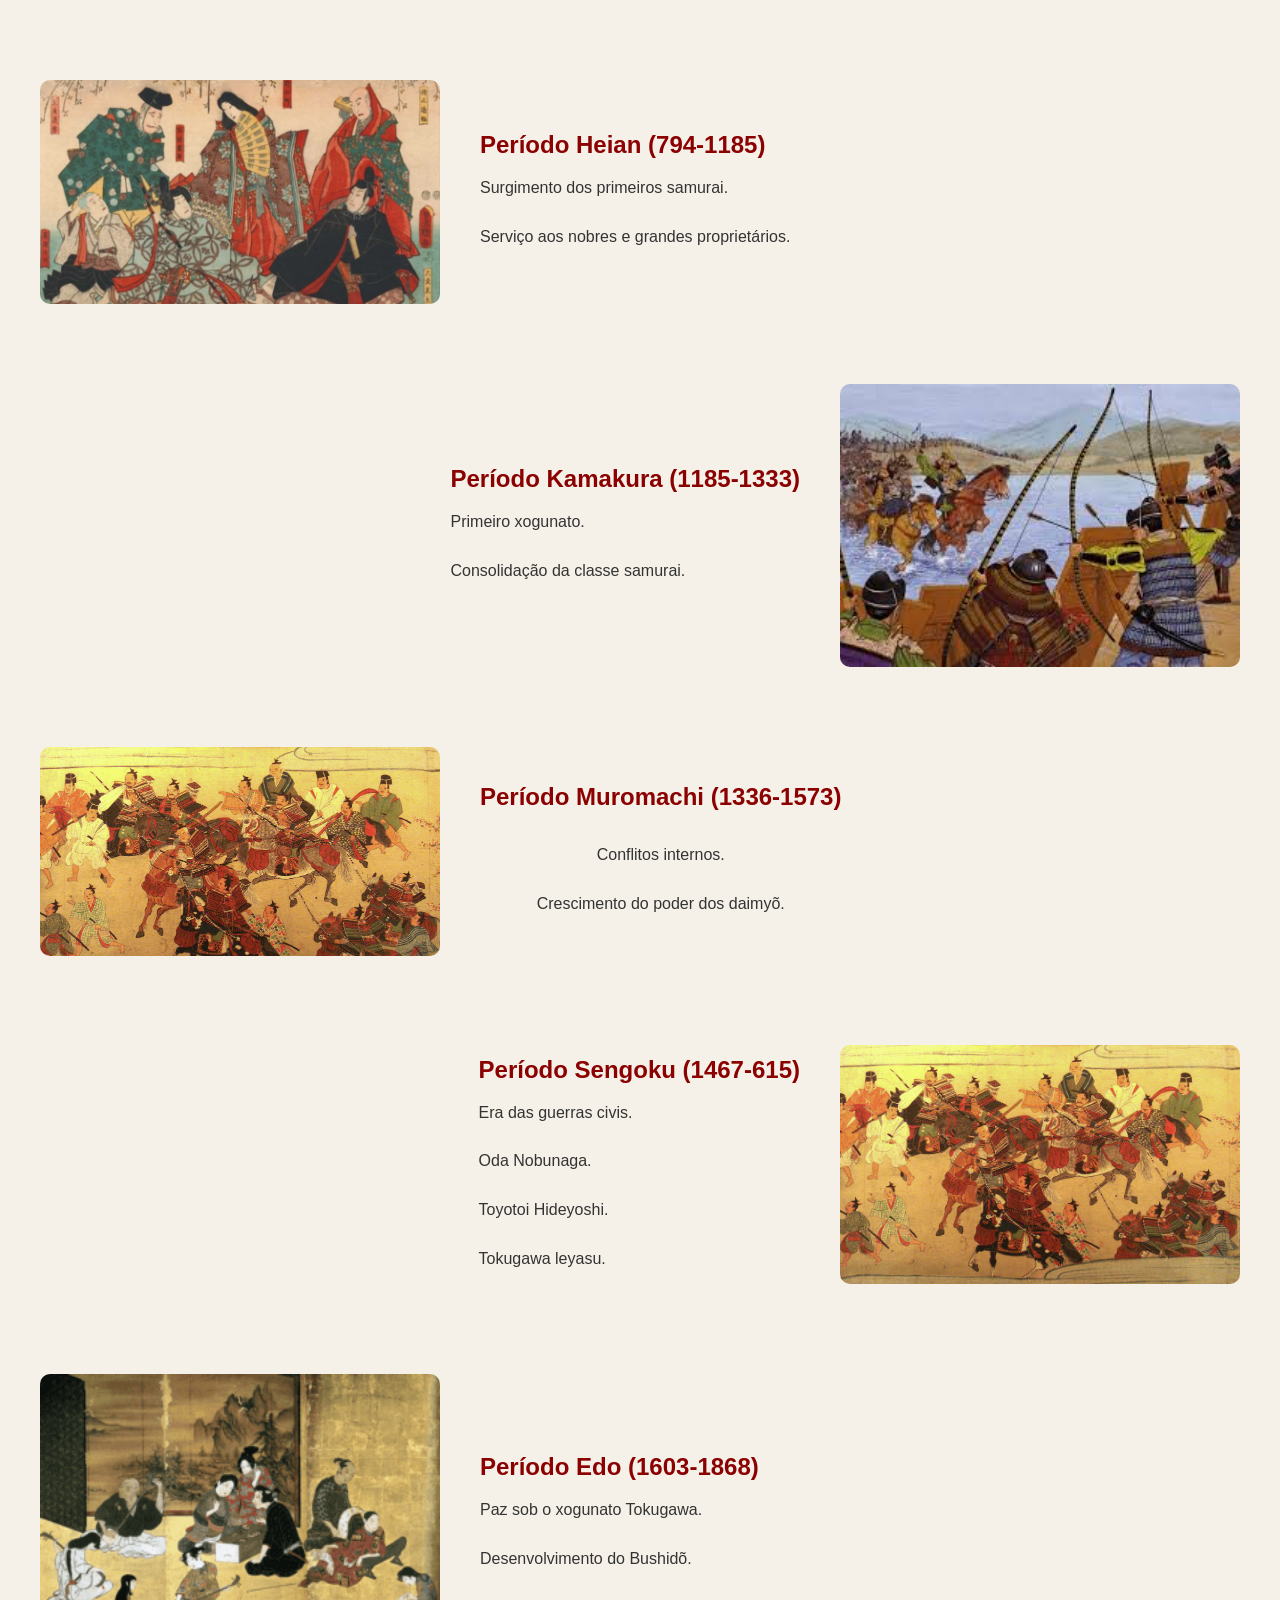
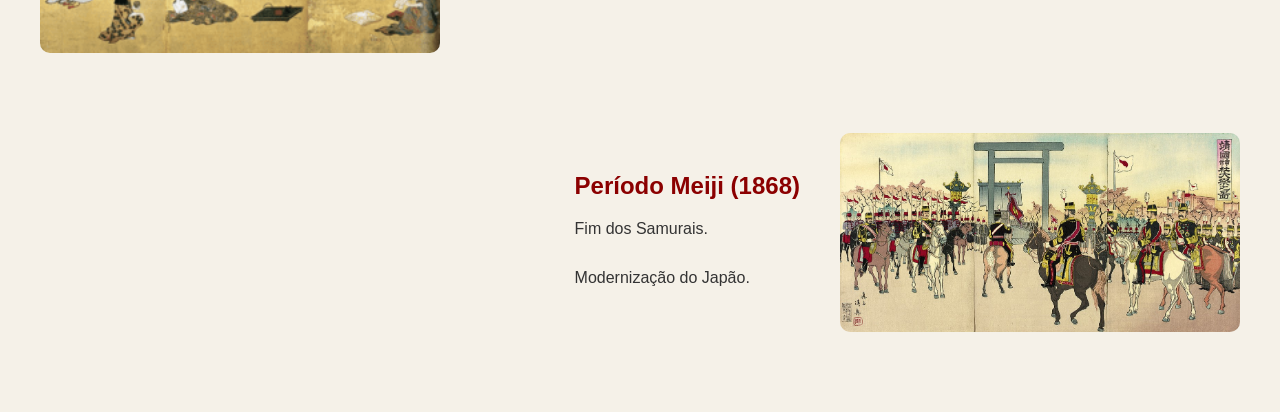
==== pages/periodos.html @ 1c1235da "Criação da página períodos e o respetivo css" ====
<!DOCTYPE html>
<html lang="pt">
<head>
    <meta charset="UTF-8">
    <meta name="viewport" content="width=device-width, initial-scale=1.0">
    <title>Períodos </title>
    <link rel="stylesheet" href="../css/style.css">
</head>
<body>
    <section class="periodo">
        <img src="../images/heian.png" alt="Período Heian">

        <div class="periodo-info">
            <h2>Período Heian (794-1185)</h2>
            <p>Surgimento dos primeiros samurai.</p>
            <p>Serviço aos nobres e grandes proprietários.</p>
        </div>
    </section>

    <section class="periodo">
        <img src="../images/Kamakura.jpeg" alt="Período Kamakura">

        <div class="periodo_info">
            <h2>Período Kamakura (1185-1333)</h2>
            <p>Primeiro xogunato.</p>
            <p>Consolidação da classe samurai.</p>
        </div>
    </section>

    <sectio class="periodo">
        <img src="../images/Muromachi.jpg" alt="Período Muromachi">

        <div class="periodo_info">
            <h2>Período Muromachi (1336-1573)</h2>
            <p>Conflitos internos.</p>
            <p>Crescimento do poder dos daimyõ.</p>
        </div>
    </sectio>

    <section class="periodo">
        <img src="../images/Sengoku.jpg" alt="Período Sengoku">

        <div class="periodo_info">
            <h2>Período Sengoku (1467-615)</h2>
            <p>Era das guerras civis.</p>
            <p>Oda Nobunaga.</p>
            <p>Toyotoi Hideyoshi.</p>
            <p>Tokugawa leyasu.</p>
        </div>
    </section>

    <section class="periodo">
        <img src="../images/Edo.png" alt="Período Edo">

        <div class="periodo_info">
            <h2>Período Edo (1603-1868)</h2>
            <p>Paz sob o xogunato Tokugawa.</p>
            <p>Desenvolvimento do Bushidõ.</p>
        </div>
    </section>

    <section class="periodo">
        <img src="../images/Meiji.jpg" alt="Período Meiji">

        <div class="periodo_info">
            <h2>Período Meiji (1868)</h2>
            <p>Fim dos Samurais.</p>
            <p>Modernização do Japão.</p>
        </div>
    </section>
</body>
</html>
---- css/style.css ----
body {
    font-family: Arial, sans-serif;
    background-color: #f5f1e8;
    color: #333;
    margin: 0;
}

header {
    text-align: center;
    padding: 50px 20px;
    padding-top: 80px;
}

h1 {
    font-size: 3rem;
    margin-bottom: 10px;
}

h2 {
    font-size: 1.5rem;
    color: #8b0000;
    margin-bottom: 30px;
}

p {
    max-width: 800px;
    margin: 0 auto 20px auto;
    line-height: 1.8;
    text-align: center;
}

.hero-image {
    width: 100%;
    height: 500px;
    object-fit: cover;
}

.navbar {
    background-color: #1a1a1a;
    color: white;
    display: flex;
    justify-content: space-between;
    align-items: center;
    padding: 18px 50px;
    position: sticky;
    top: 0;
    z-index: 1000;
}

.logo {
    color: white;
    text-decoration: none;
    font-size: 1.4rem;
    font-weight: bold;
}

.nav-links {
    list-style: none;
    display: flex;
    gap: 28px;
    margin: 0;
    padding: 0;
}

.nav-links a {
    color: white;
    text-decoration: none;
    font-weight: 600;
    position: relative;
}

.nav-links a::after {
    content: "";
    width: 0;
    height: 2px;
    background-color: #c0392b;
    position: absolute;
    left: 0;
    bottom: -6px;
    transition: width 0.3s ease;
}

.nav-links a:hover::after {
    width: 100%;
}

.nav-links a:hover {
    color: #c0392b;
}

@media (max-width: 768px) {
    .navbar {
        flex-direction: column;
        padding: 20px;
        gap: 15px;
    }

    .nav-links {
        flex-direction: column;
        text-align: center;
        gap: 15px;
    }
}

main {
    max-width: 1000px;
    margin: 50px auto;
    padding: 0 20px;
}

section {
    margin-bottom: 50px;
}

section h2 {
    color: #8b0000;
    margin-bottom: 15px;
}

section p {
    text-align: left;
}

.section-image {
    width: 100%;
    max-width: 900px;
    height: auto;
    display: block;
    margin: 30px auto;
    border-radius: 10px;
}

.home-cards {
    max-width: 1100px;
    margin: 60px auto;
    display: flex;
    gap: 30px;
    padding: 0 30px;
}

.card {
    background-color: #ffffff;
    padding: 30px;
    border-radius: 12px;
    box-shadow: 0 4px 15px rgba(0, 0, 0, 0.15);
    flex: 1;
}

.card h3 {
    color: #8b0000;
    margin-bottom: 15px;
}

.card p {
    text-align: left;
    line-height: 1.6;
}

.card a {
    display: inline-block;
    margin-top: 15px;
    color: #8b0000;
    font-weight: bold;
    text-decoration: none;
}

.periodo {
    display: flex;
    align-items: center;
    gap: 40px;
    max-width: 1200px;
    margin: 80px auto;
}

.periodo img {
    width: 400px;
    border-radius: 10px;
}

.periodo-info {
    flex: 1;
}

.periodo:nth-child(even) {
    flex-direction: row-reverse;
}
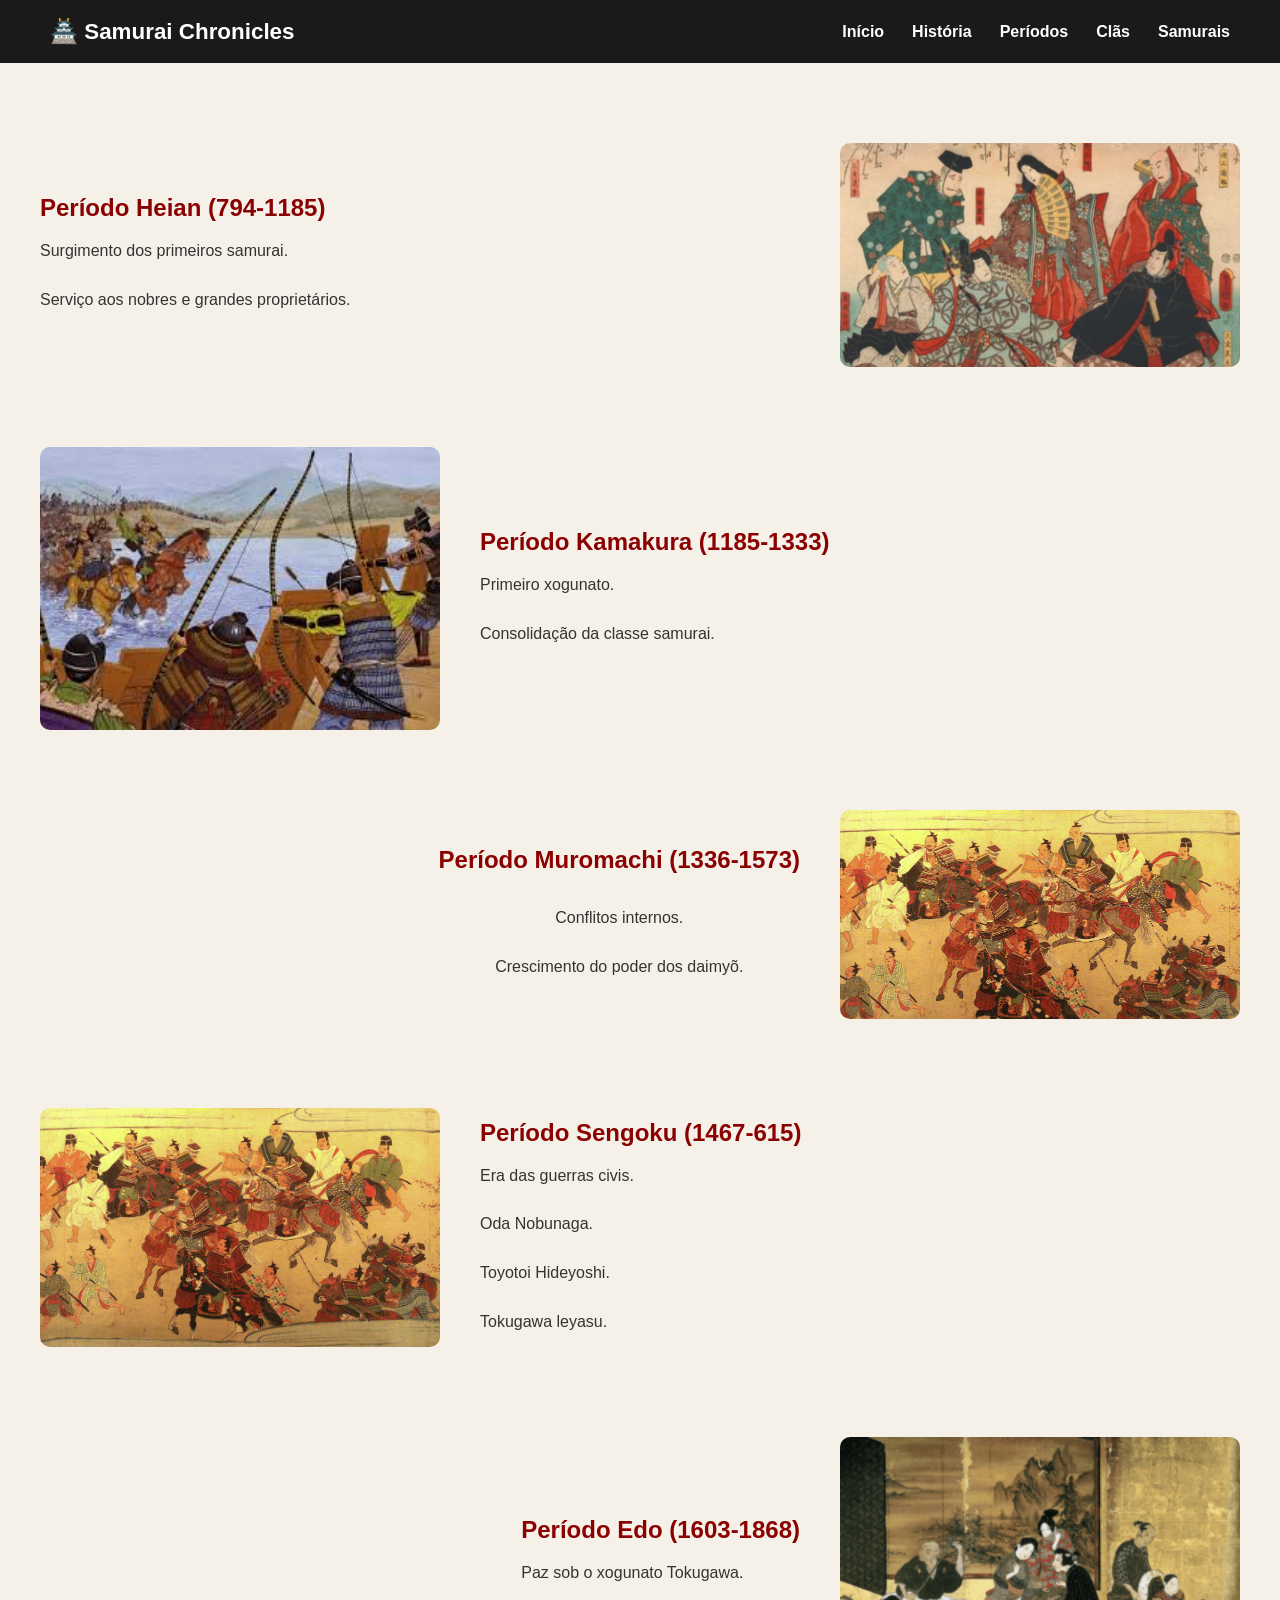
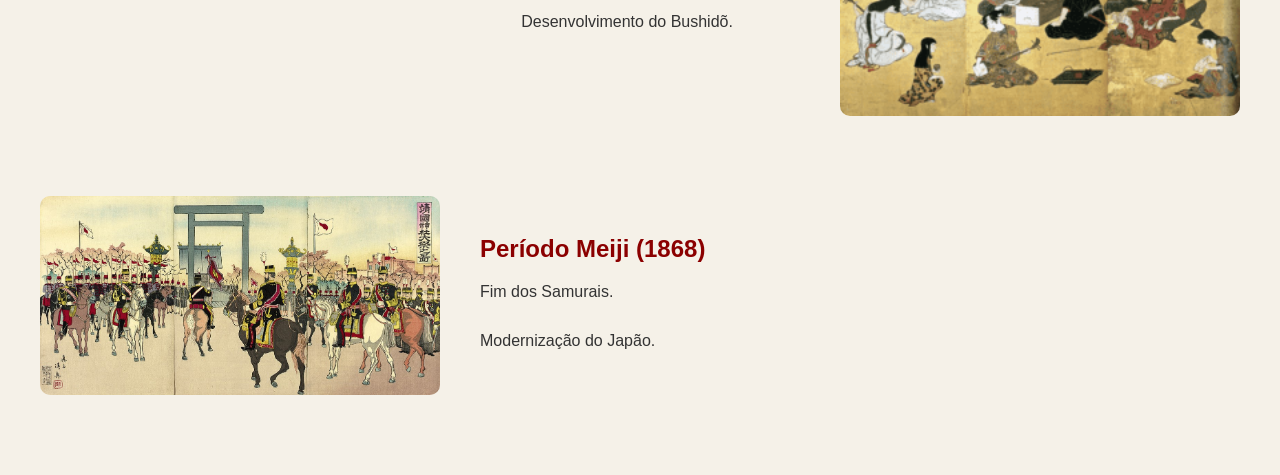
==== commit 2c9640ea: "Atualização  da página período" ====
--- a/pages/periodos.html
+++ b/pages/periodos.html
@@ -7,6 +7,19 @@
     <link rel="stylesheet" href="../css/style.css">
 </head>
 <body>
+
+    <nav class="navbar">
+        <a href="index.html" class="logo">🏯 Samurai Chronicles</a>
+
+        <ul class="nav-links">
+            <li><a href="index.html">Início</a></li>
+            <li><a href="../pages/historia.html">História</a></li>
+            <li><a href="../pages/periodos.html">Períodos</a></li>
+            <li><a href="../pages/clas.html">Clãs</a></li>
+            <li><a href="../pages/samurais.html">Samurais</a></li>
+        </ul>
+    </nav>
+
     <section class="periodo">
         <img src="../images/heian.png" alt="Período Heian">
 
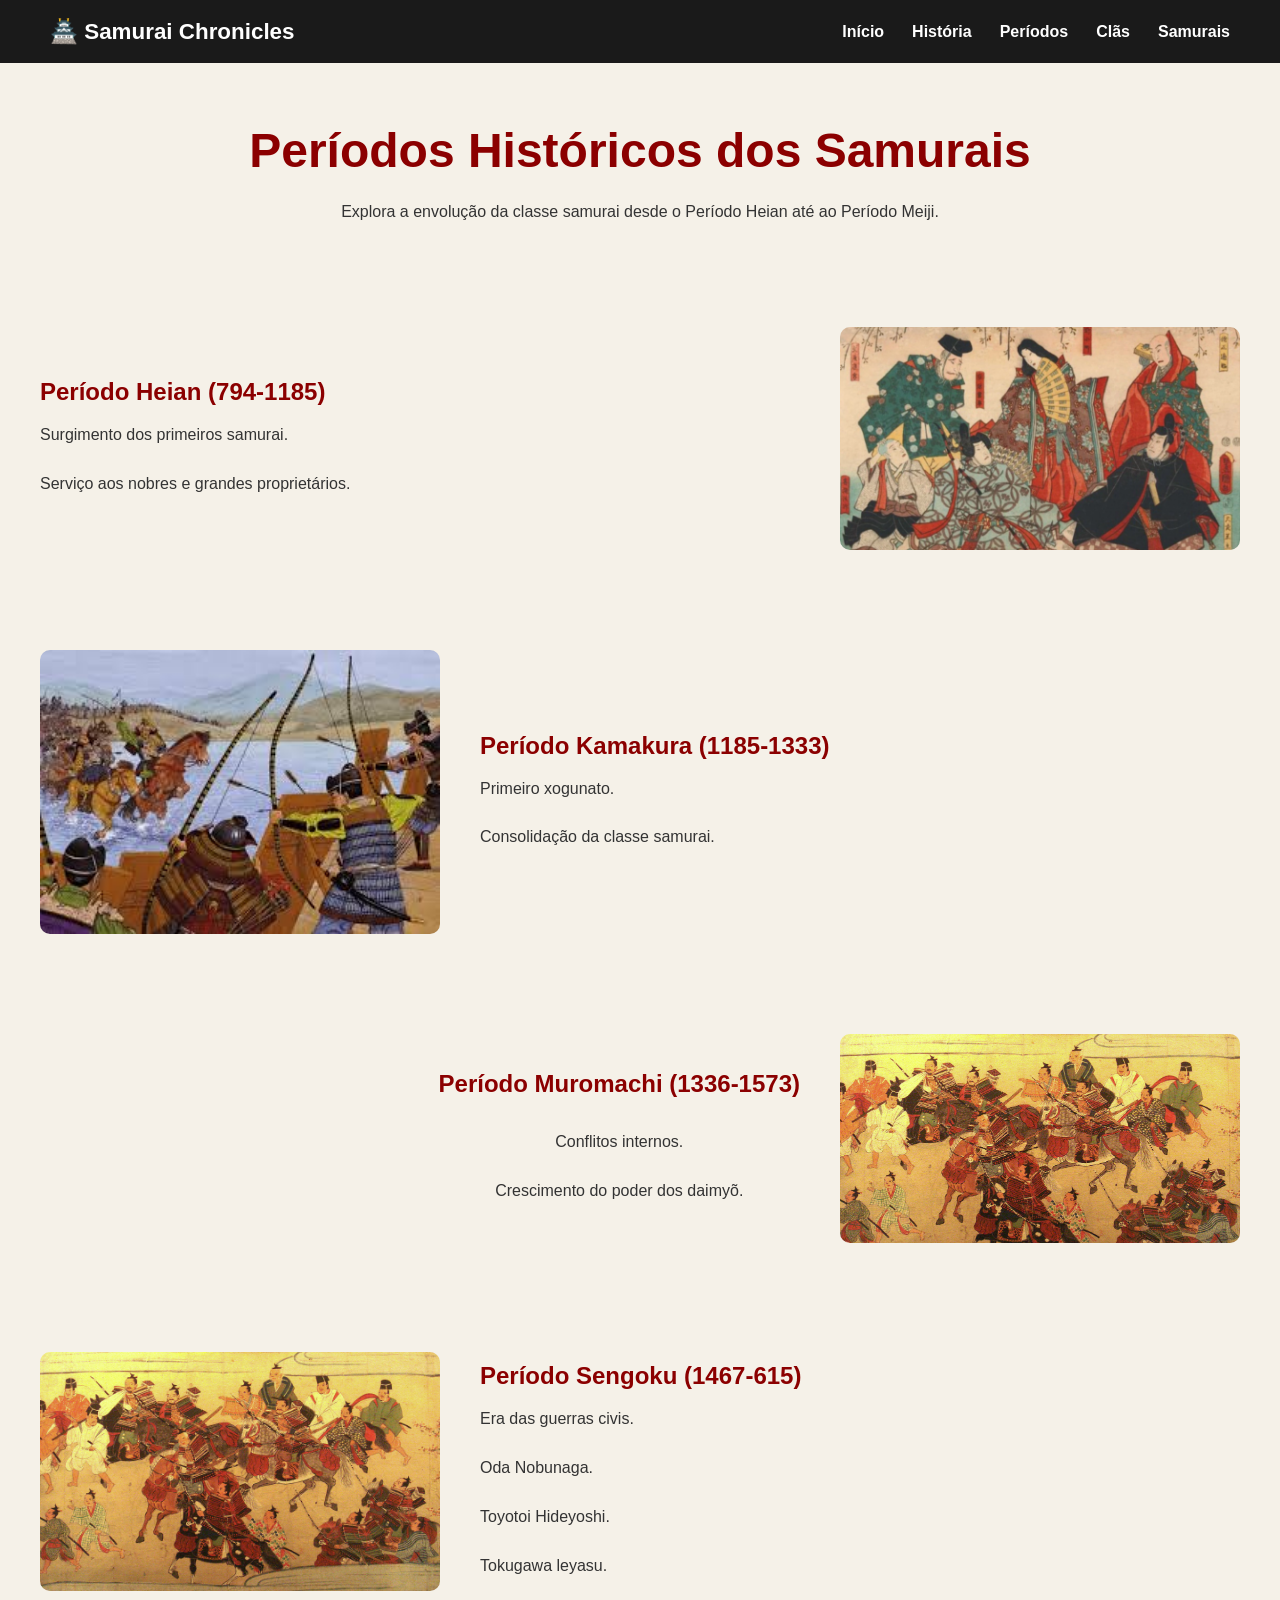
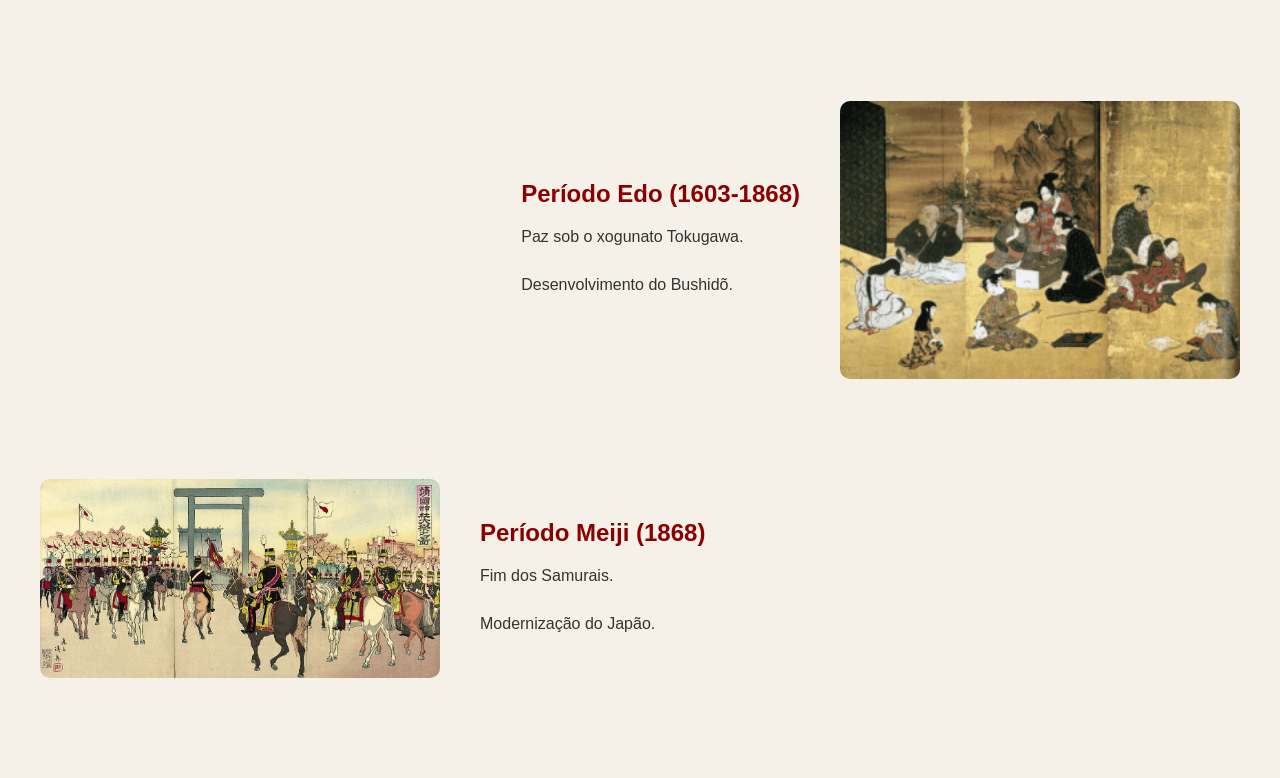
==== commit fe342412: "Atualização  da página período" ====
--- a/pages/periodos.html
+++ b/pages/periodos.html
@@ -9,7 +9,7 @@
 <body>
 
     <nav class="navbar">
-        <a href="index.html" class="logo">🏯 Samurai Chronicles</a>
+        <a href="../index.html" class="logo">🏯 Samurai Chronicles</a>
 
         <ul class="nav-links">
             <li><a href="index.html">Início</a></li>
@@ -20,6 +20,10 @@
         </ul>
     </nav>
 
+    <h1 class="page-title">Períodos Históricos dos Samurais</h1>
+    <p class="intro">
+        Explora a envolução da classe samurai desde o Período Heian até ao Período Meiji.
+    </p>
     <section class="periodo">
         <img src="../images/heian.png" alt="Período Heian">
 
--- a/css/style.css
+++ b/css/style.css
@@ -169,7 +169,7 @@
     align-items: center;
     gap: 40px;
     max-width: 1200px;
-    margin: 80px auto;
+    margin: 100px auto;
 }
 
 .periodo img {
@@ -183,4 +183,18 @@
 
 .periodo:nth-child(even) {
     flex-direction: row-reverse;
+}
+
+.page-title {
+    text-align: center;
+    margin: 60px 0 20px;
+    font-size: 3rem;
+    color: #8b0000;
+}
+
+.intro {
+    text-align: center;
+    max-width: 800px;
+    margin: 0 auto 80px;
+    line-height: 1.8;
 }
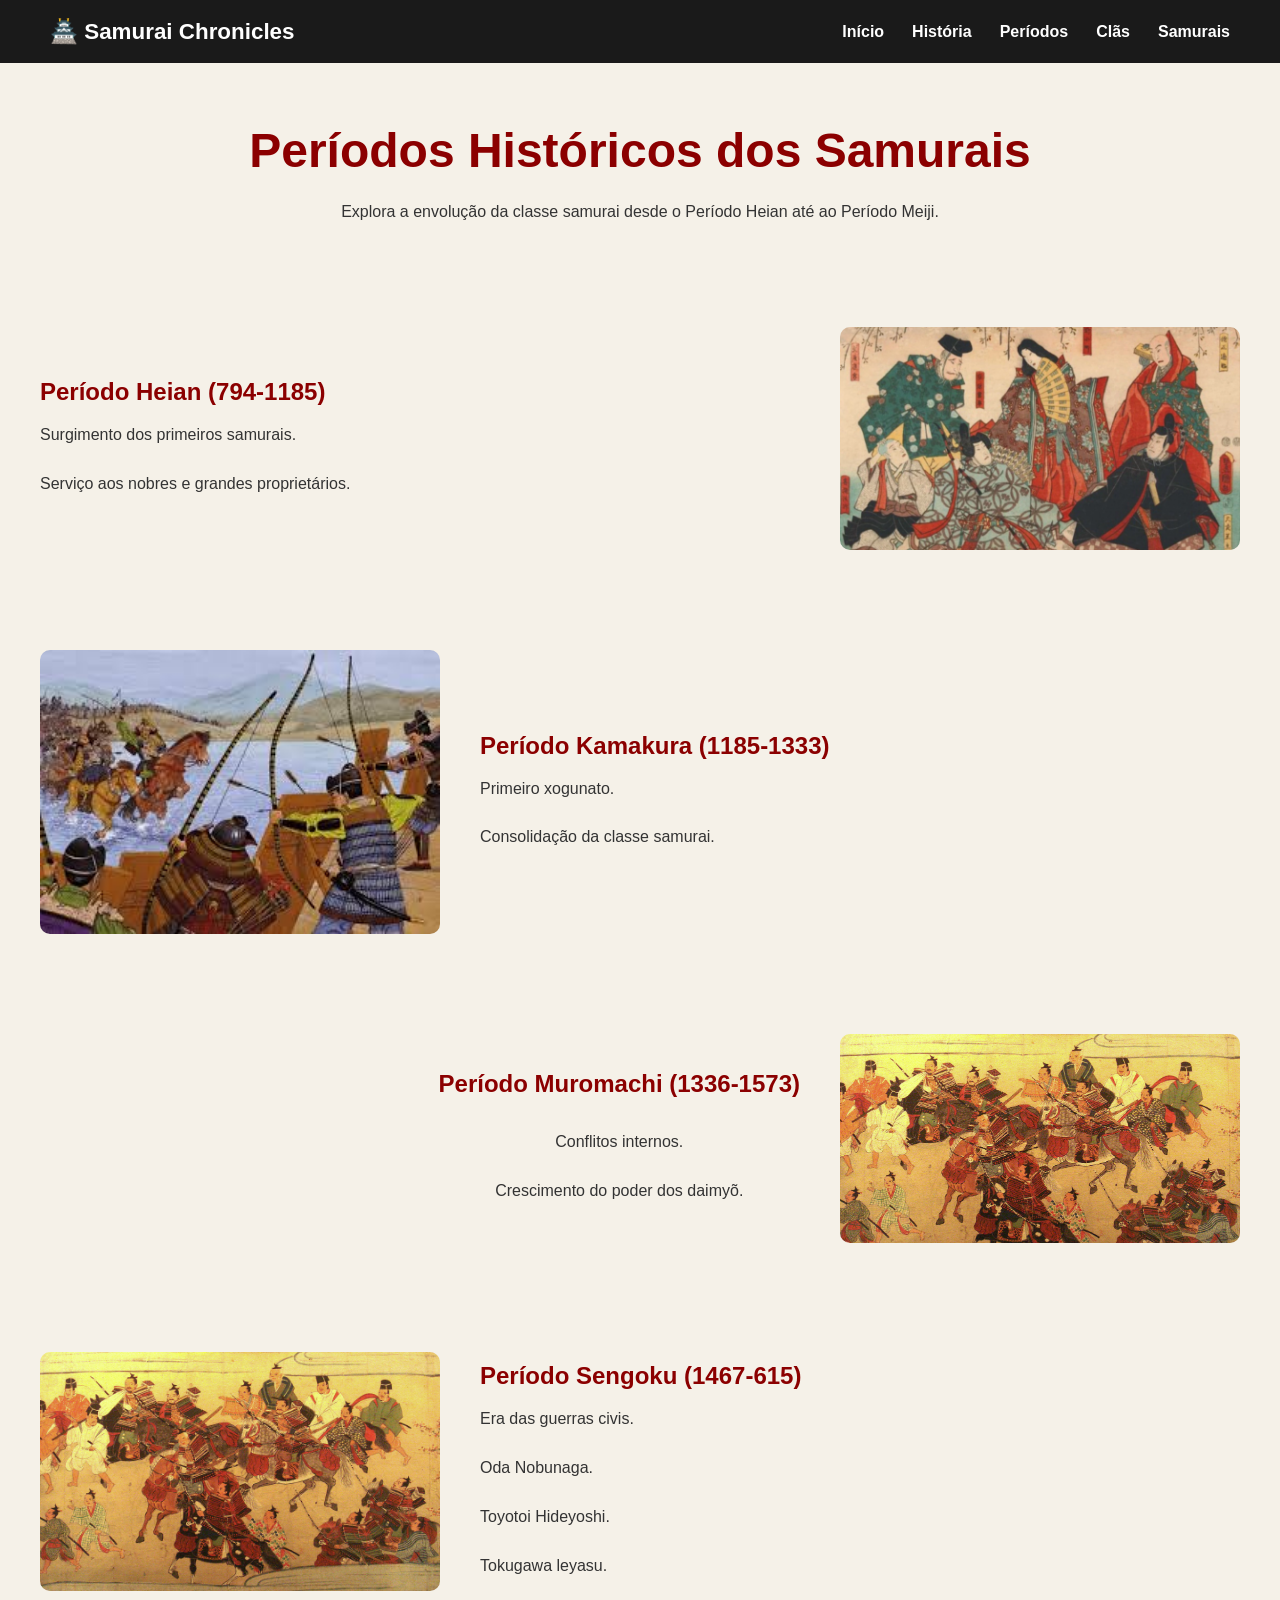
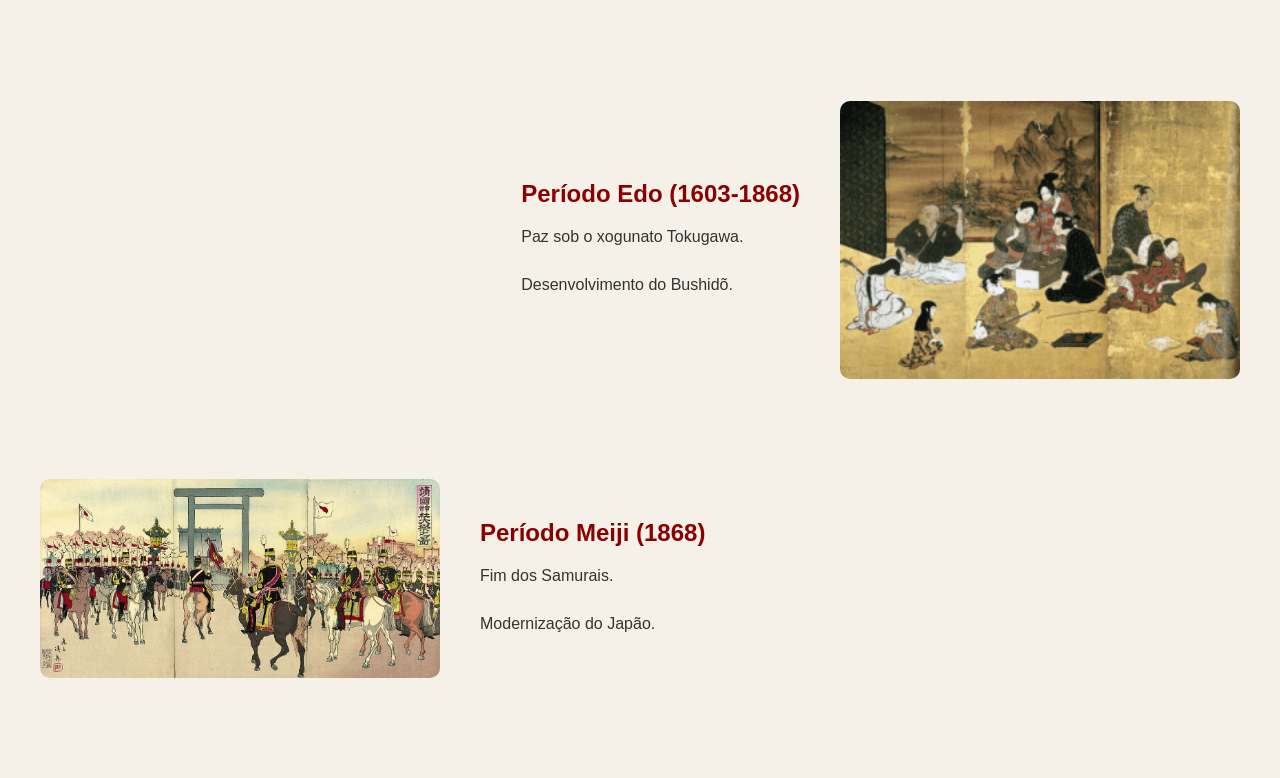
==== commit 8daca22a: "Atualização  da página período" ====
--- a/pages/periodos.html
+++ b/pages/periodos.html
@@ -24,12 +24,13 @@
     <p class="intro">
         Explora a envolução da classe samurai desde o Período Heian até ao Período Meiji.
     </p>
+
     <section class="periodo">
         <img src="../images/heian.png" alt="Período Heian">
 
         <div class="periodo-info">
             <h2>Período Heian (794-1185)</h2>
-            <p>Surgimento dos primeiros samurai.</p>
+            <p>Surgimento dos primeiros samurais.</p>
             <p>Serviço aos nobres e grandes proprietários.</p>
         </div>
     </section>
